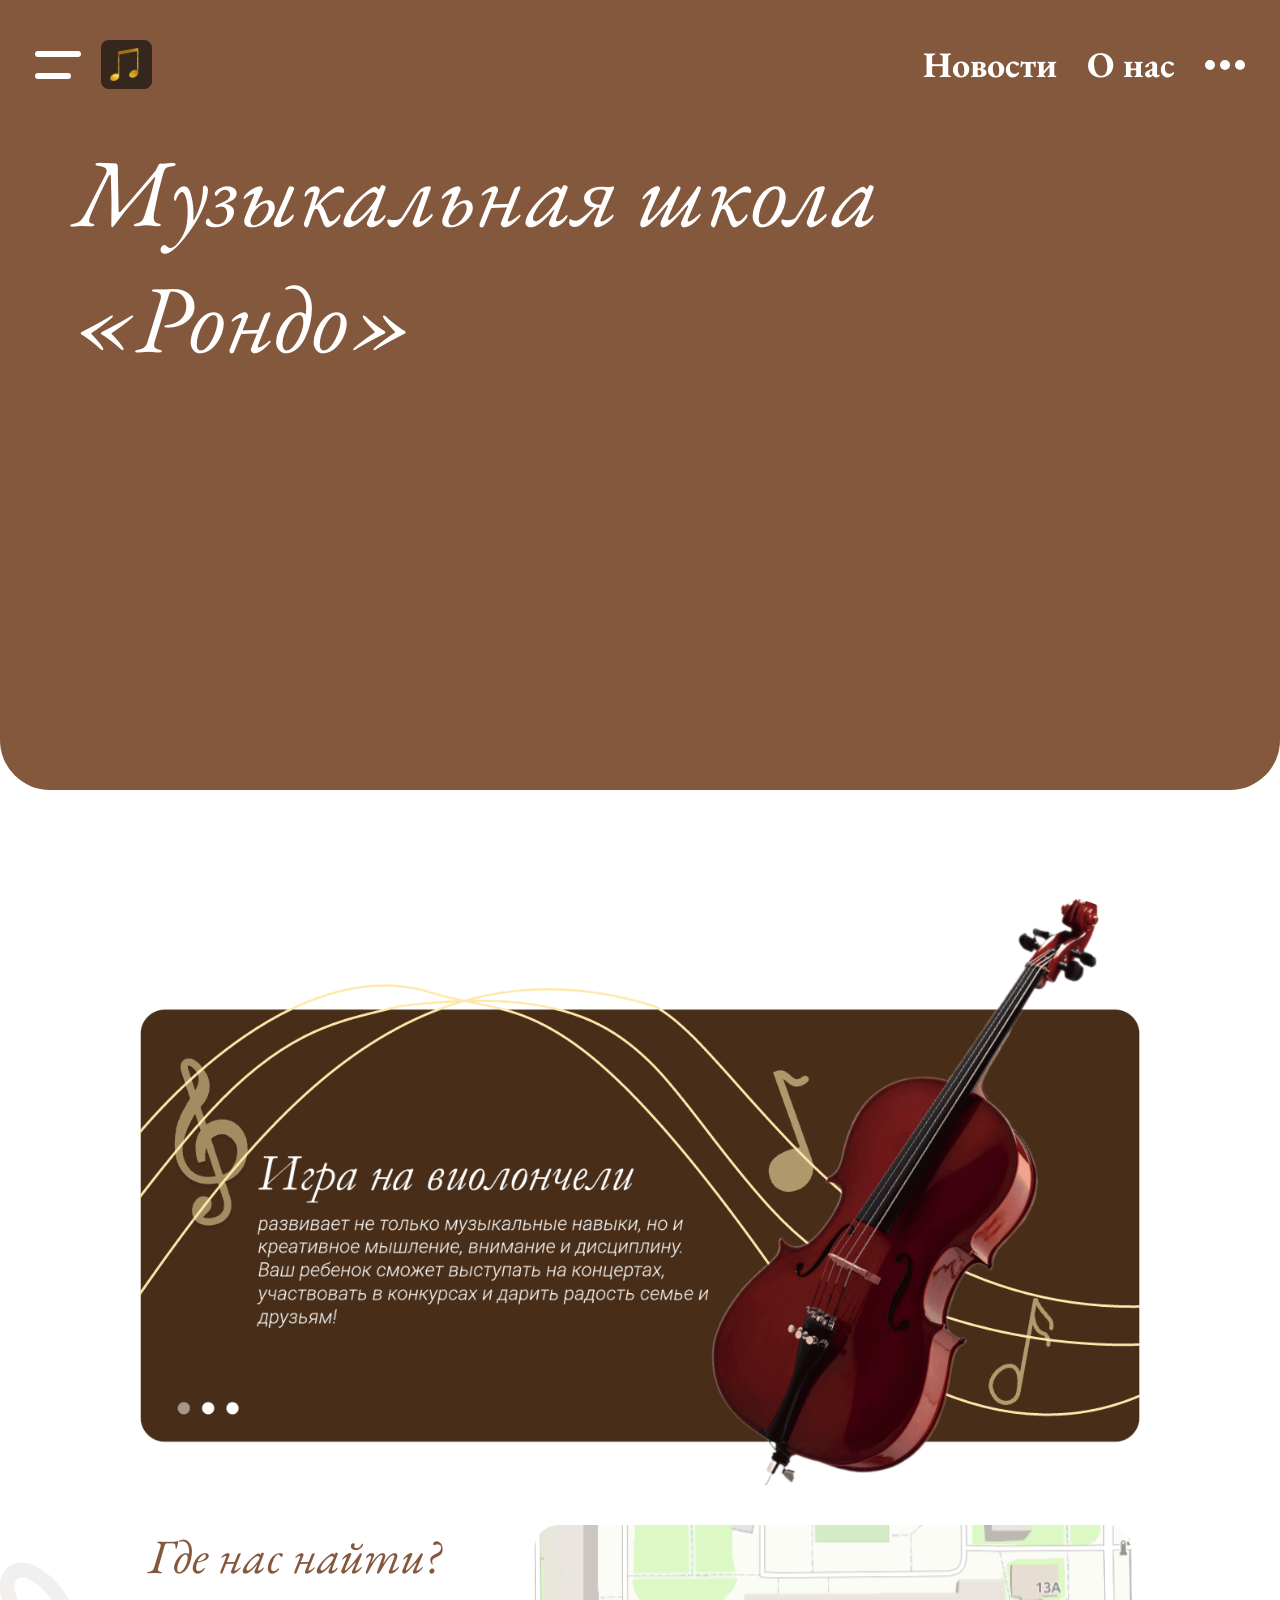
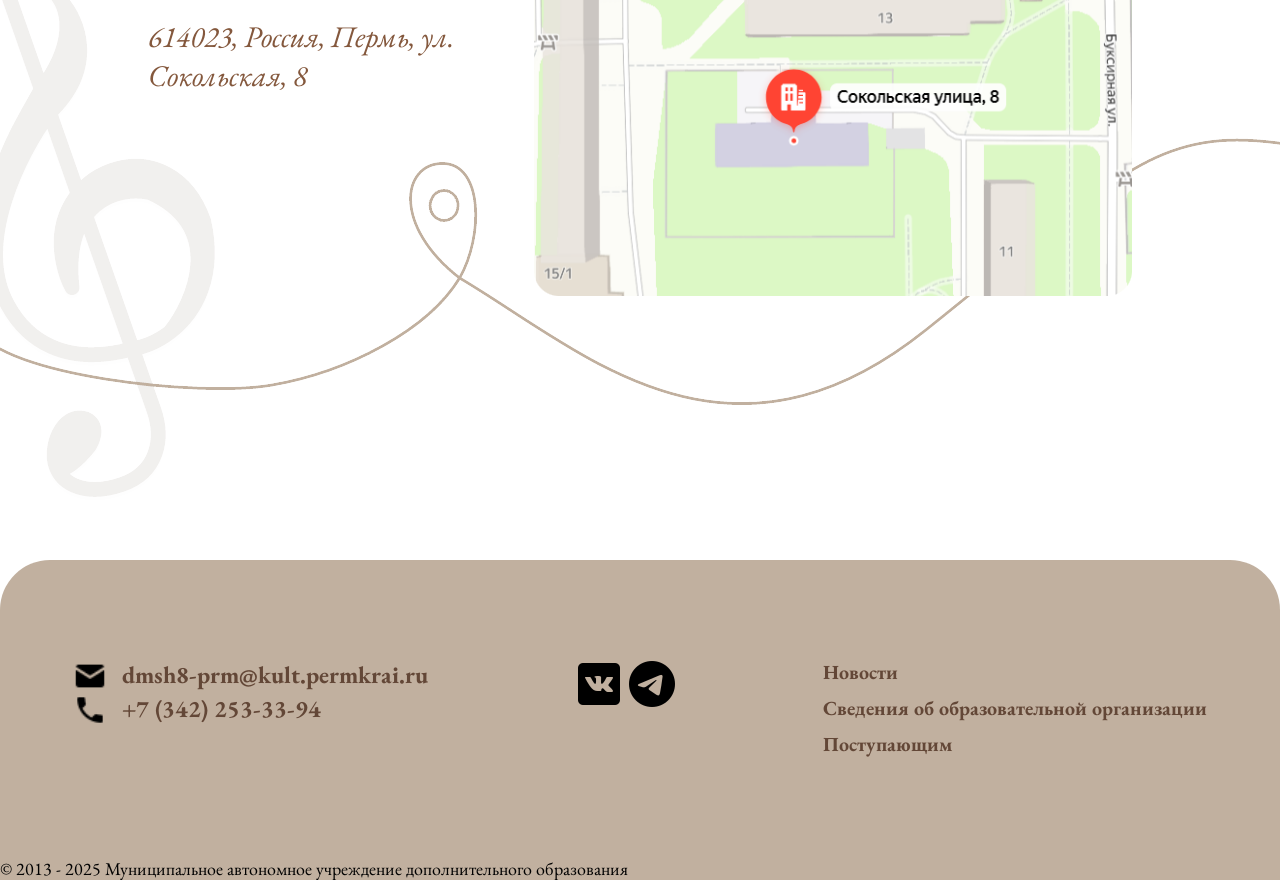
==== index.html @ 74793b89 "upload" ====
<!DOCTYPE html>
<html lang="en">
<head>
    <meta charset="UTF-8">
    <meta name="viewport" content="width=device-width, initial-scale=1.0">
    <title>Document</title>
    <link rel="stylesheet" href="./style.css">
</head>
<body>
    <header>
        <div class="header-container">
            <div class="head-left">
                <div class="burger-menu">
                    <div class="line"></div>
                    <div class="line line36"></div>
                </div>
                <img src="./images/logo.png" alt="">
            </div>
            <div class="head-rigth">
                <p class="p-h">Новости</p>
                <p class="p-h">О нас</p>
                <div class="toch">
                    <div class="t"></div>
                    <div class="t"></div>
                    <div class="t"></div>
                </div>
            </div>
        </div>
        <h1 class="title">Музыкальная школа «Рондо»</h1>
        <img class="img-note" src="./images/note.svg" alt="">
    </header>
    <section class="section1">
        <div class="slider-container">
            <div class="slider">
                <div class="slide">
                    <img src="./images/slide1.png" alt="Картинка 1">
                </div>
                <div class="slide">
                    <img src="./images/slide2.png" alt="Картинка 2">
                </div>
                <div class="slide">
                    <img src="./images/slide3.png" alt="Картинка 3">
                </div>
            </div>
            
            <div class="slider-nav">
                <div class="slider-dot active"></div>
                <div class="slider-dot"></div>
                <div class="slider-dot"></div>
            </div>
        </div>
    </section>
    <section class="section2">
        <div class="section-loc">
            <div class="text">
                <div class="quest">Где нас найти?</div>
                <div class="otv" style="font-size: 30px;">614023, Россия, Пермь, ул. <br> Сокольская, 8</div>
            </div>
            <img src="./images/location.png" alt="">
        </div>
    </section>
    <footer>
        <div class="group1">
            <div class="contact">
                <div class="email">
                    <img src="./images/mail.png" alt="">
                    <p>dmsh8-prm@kult.permkrai.ru</p>
                </div>
                <div class="tel">
                    <img src="./images/telephon.png" alt="">
                    <p>+7 (342) 253-33-94</p>
                </div>
            </div>
            <div class="icons">
                <img src="./images/vk.png" alt="">
                <img src="./images/tg.png" alt="">
            </div>
            <div class="text-inf">
                <div class="inf">Новости</div>
                <div class="inf">Сведения об образовательной организации</div>
                <div class="inf">Поступающим</div>
            </div>
        </div>
        <div class="group2">
            <p>© 2013 - 2025 Муниципальное автономное учреждение дополнительного образования</p>
        </div>
    </footer>
    <script src="./cod.js"></script>
</body>
</html>
---- style.css ----
* {
    margin: 0;
    padding: 0;
    box-sizing: border-box;
    font-family: var(--font);
}
:root {
    --font: 'Garamond-Italic';
    --font-bold: 'Garamond-Bold';
    --font-reg: 'Garamond-Reg';
    /* цвета */
    --color-bacg: #84583D;
}
@font-face {
    font-family: 'Garamond-Italic';
    src: url(./fonts/EBGaramond-Italic.otf);
}
@font-face {
    font-family: 'Garamond-Bold';
    src: url(./fonts/EBGaramond-Bold.otf);
}
@font-face {
    font-family: 'Garamond-Reg';
    src: url(./fonts/EBGaramond-Regular.otf);
}
header {
    width: 100vw;
    height: 790px;
    background-color: var(--color-bacg);
    border-radius: 0 0 50px 50px;
}  
.header-container {
    display: flex;
    flex-direction: row;
    justify-content: space-between;
    align-items: center;
    padding: 40px 35px;
}
.head-left {
    display: flex;
    flex-direction: row;
    gap: 20px;
    align-items: center;
}
.burger-menu {
    display: flex;
    flex-direction: column;
    gap: 16px;
}
.line {
    border: 3px solid #fff;
    width: 46px;
    border-radius: 5px;
}
.line36 {
    width: 36px;
}
.head-rigth {
    display: flex;
    flex-direction: row;
    gap: 30px;
    align-items: center;
}
.p-h {
    font-size: 36px;
    color: #fff;
    font-family: var(--font-bold);
}
.toch {
    display: flex;
    flex-direction: row;
    gap: 5px;
}
.t {
    width: 10px;
    height: 10px;
    border: 5px solid #fff;
    border-radius: 50%;
}
.title {
    font-size: 96px;
    color: #fff;
    font-weight: 100;
    width: 810px;
    margin-left: 75px;
}
.img-note {
    width: 100vw;
    margin-top: -130px;
}

.section1 {
    margin-top: 45px;
}

.slider-container {
    max-width: 1000px;
    margin: 0 auto;
    position: relative;
    overflow: hidden;
    height: 650px;
}

.slider {
    display: flex;
    transition: transform 0.5s ease;
    height: 400px;
}

.slide {
    min-width: 100%;
    height: 80vh;
}

.slide img {
    width: 100%;
    height: 100%;
    object-fit: cover;
}

.slider-nav {
    position: absolute;
    bottom: 20px;
    left: 0;
    right: 0;
    display: flex;
    justify-content: center;
    gap: 10px;
}

.slider-dot {
    width: 12px;
    height: 12px;
    border-radius: 50%;
    background-color: rgba(255,255,255,0.5);
    cursor: pointer;
    transition: background-color 0.3s;
}

.slider-dot.active {
    background-color: white;
}
.section2 {
    width: 100vw;
    height: 75vh;
    display: flex;
    justify-content: center;
    padding-top: 40px;
    background-position: center;
    background-repeat: no-repeat;
    background-image: url(./images/note1.png);
}
.text {
    display: flex;
    flex-direction: column;
    gap: 30px;
    font-size: 48px;
}
.section-loc {
    display: flex;
    width: 90%;
    align-items: flex-start;
    gap: 80px;
    justify-content: center;
    color: #84583D;
}
footer {
    display: flex;
    flex-direction: column;
    height: 320px;
    background-color: #C1B09F;
    border-radius: 50px 50px 0 0;
    justify-content: flex-end;
    gap: 100px;
}
.group1 {
    display: flex;
    justify-content: space-around;
}
.email, .tel {
    display: flex;
    gap: 15px;
}
.email p, .tel p {
    font-family: var(--font-bold);
    color: #634737;
    font-size: 24px;
}
.text-inf {
    display: flex;
    flex-direction: column;
    gap: 10px;
}
.text-inf > div {
    color: #634737;
    font-family: var(--font-bold);
    font-size: 20px;
}
.group2 > p {
    font-size: 18px;
    font-family: var(--font-reg);
}
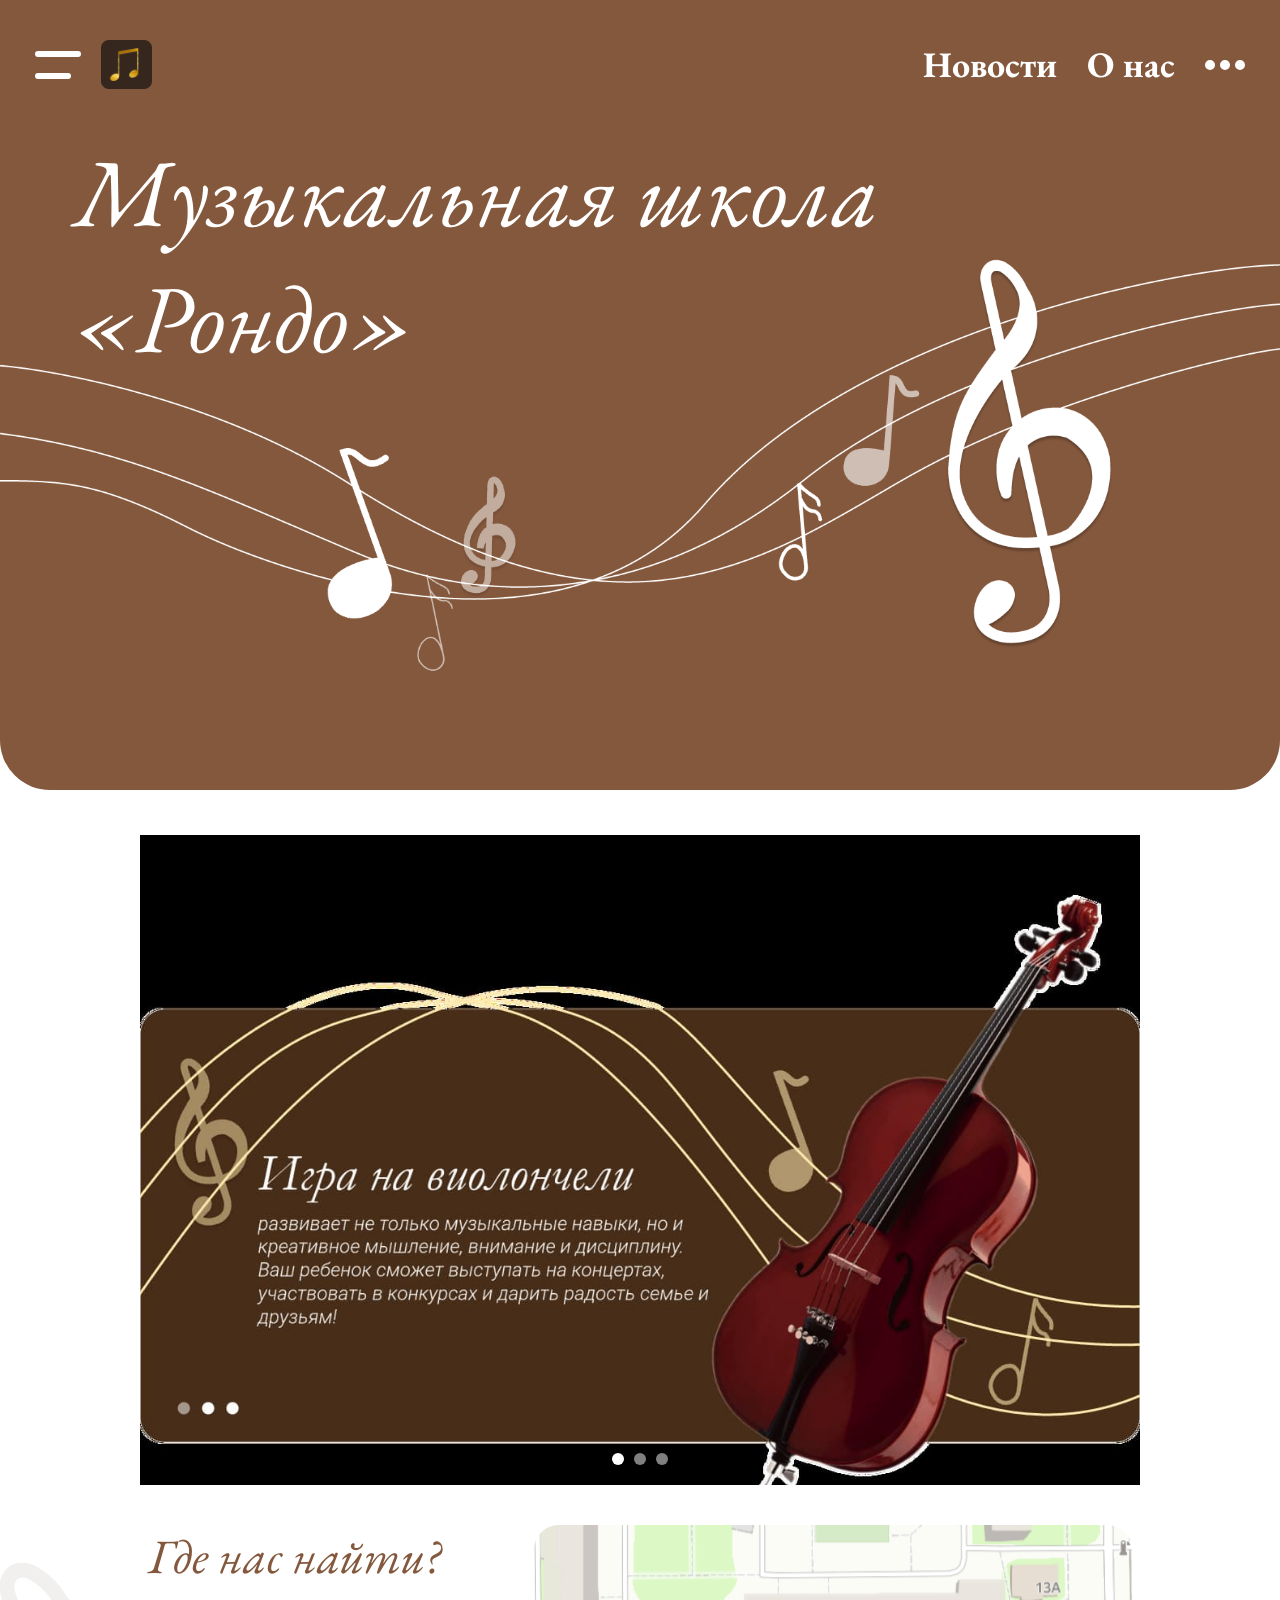
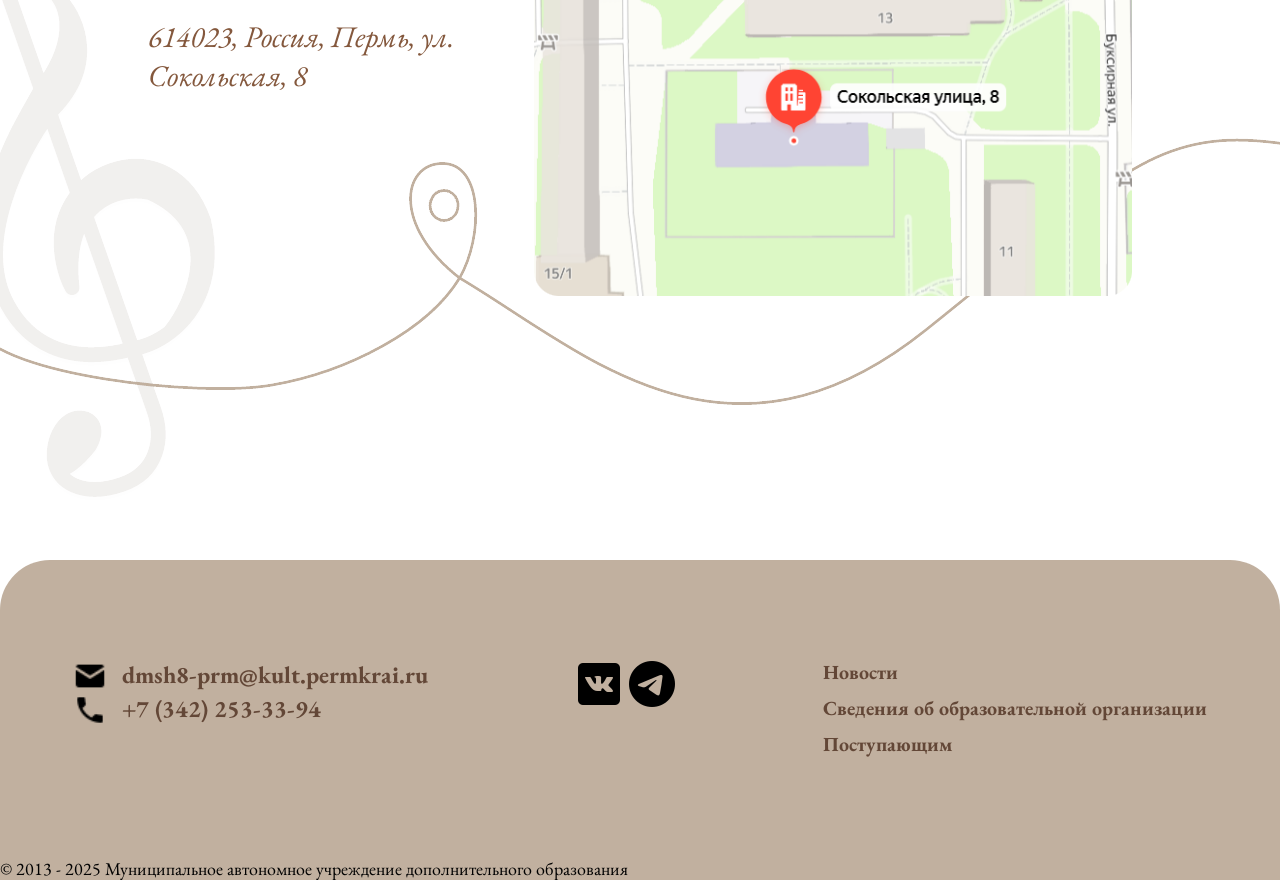
==== commit 5c180a3e: "update" ====
--- a/index.html
+++ b/index.html
@@ -27,19 +27,19 @@
             </div>
         </div>
         <h1 class="title">Музыкальная школа «Рондо»</h1>
-        <img class="img-note" src="./images/note.svg" alt="">
+        <img class="img-note" src="./images/note.png" alt="">
     </header>
     <section class="section1">
         <div class="slider-container">
             <div class="slider">
                 <div class="slide">
-                    <img src="./images/slide1.png" alt="Картинка 1">
+                    <img src="./images/optim/slide1.jpg" alt="Картинка 1">
                 </div>
                 <div class="slide">
-                    <img src="./images/slide2.png" alt="Картинка 2">
+                    <img src="./images/optim/slide2.jpg" alt="Картинка 2">
                 </div>
                 <div class="slide">
-                    <img src="./images/slide3.png" alt="Картинка 3">
+                    <img src="./images/optim/slide3.jpg" alt="Картинка 3">
                 </div>
             </div>
             
